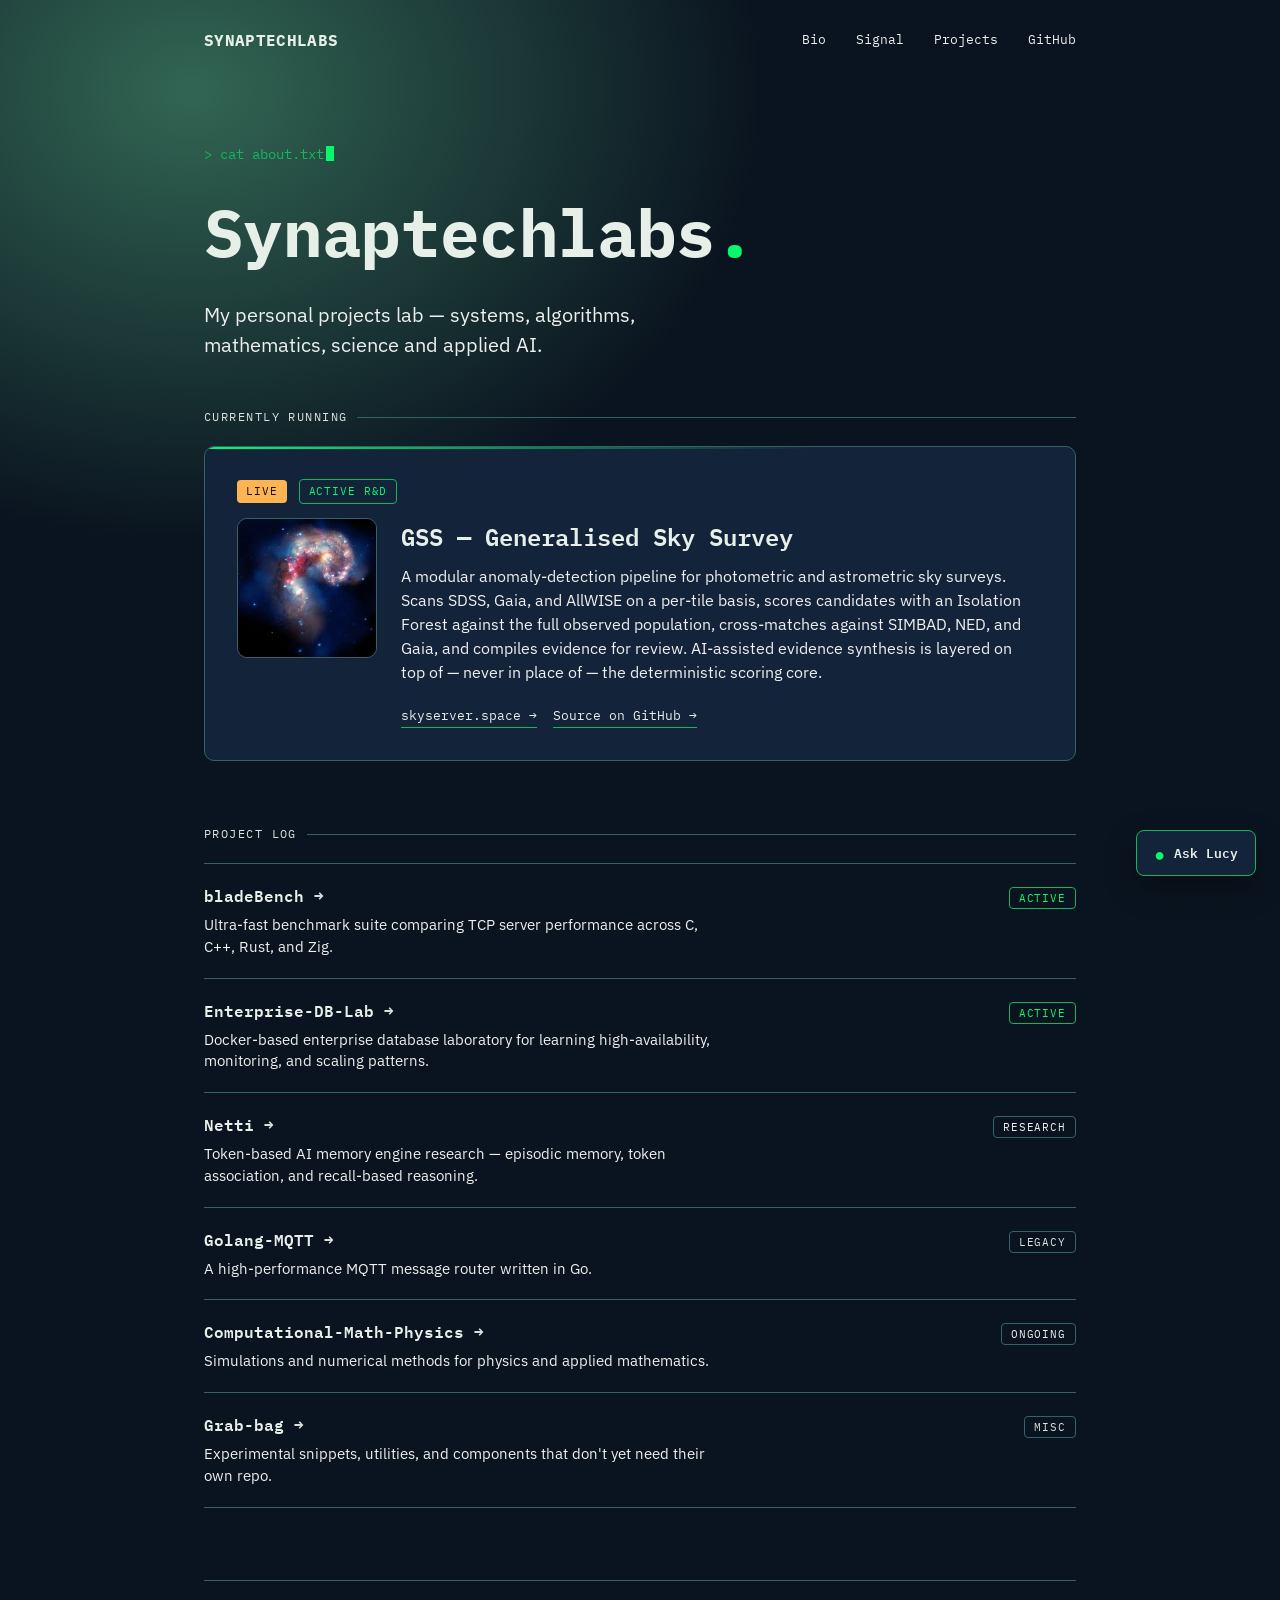
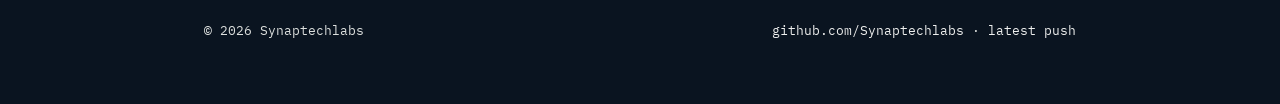
==== index.html @ 9e096539 "Add streaming Lucy responses" ====
<!DOCTYPE html>
<html lang="en">
<head>
<meta charset="UTF-8">
<meta name="viewport" content="width=device-width, initial-scale=1.0">
<title>Synaptechlabs — High Performance Engineering</title>
<meta name="description" content="Synaptechlabs: systems, algorithms, and applied AI research. Building cognition from tokens, bytes, and bold ideas.">
<link rel="canonical" href="https://synaptechlabs.ai/">
<meta property="og:type" content="website">
<meta property="og:title" content="Synaptechlabs — High Performance Engineering">
<meta property="og:description" content="Systems, algorithms, mathematics, science, and applied AI projects.">
<meta property="og:url" content="https://synaptechlabs.ai/">
<meta name="twitter:card" content="summary">
<link rel="preconnect" href="https://fonts.googleapis.com">
<link rel="preconnect" href="https://fonts.gstatic.com" crossorigin>
<link href="https://fonts.googleapis.com/css2?family=IBM+Plex+Mono:wght@400;500;600;700&family=IBM+Plex+Sans:wght@400;500;600&display=swap" rel="stylesheet">
<link rel="stylesheet" href="css/style.css?v=4">
<script src="https://challenges.cloudflare.com/turnstile/v0/api.js?render=explicit" async defer></script>
</head>
<body>

<header class="site">
  <a class="mark" href="index.html">SYNAPTECHLABS</a>
  <nav>
    <a href="bio.html">Bio</a>
    <a href="#flagship">Signal</a>
    <a href="#projects">Projects</a>
    <a href="https://github.com/Synaptechlabs">GitHub</a>
  </nav>
</header>

<div class="wrap">

  <section class="hero">
    <p class="prompt-line">&gt; cat about.txt<span class="cursor"></span></p>
    <h1 class="wordmark">Synaptechlabs<span class="dot">.</span></h1>
    <p class="tagline">My personal projects lab — systems, algorithms, mathematics, science and applied AI.</p>
  </section>

  <section id="flagship">
    <h2 class="section-label">Currently running</h2>
    <div class="flagship">
      <div class="flagship-top">
        <span class="status-badge status-live">Live</span>
        <span class="status-badge status-active">Active R&amp;D</span>
      </div>
      <div class="flagship-body">
        <img class="flagship-photo" src="images/gs.jpeg" alt="GSS — Generalised Sky Survey">
        <div>
          <h3>GSS — Generalised Sky Survey</h3>
          <p class="desc">A modular anomaly-detection pipeline for photometric and astrometric sky surveys. Scans SDSS, Gaia, and AllWISE on a per-tile basis, scores candidates with an Isolation Forest against the full observed population, cross-matches against SIMBAD, NED, and Gaia, and compiles evidence for review. AI-assisted evidence synthesis is layered on top of — never in place of — the deterministic scoring core.</p>
          <div class="links">
            <a href="https://skyserver.space">skyserver.space →</a>
            <a href="https://github.com/Synaptechlabs/Generalised-Sky-Survey">Source on GitHub →</a>
          </div>
        </div>
      </div>
    </div>
  </section>

  <section id="projects" class="projects">
    <h2 class="section-label">Project log</h2>

    <a class="project-row" href="https://github.com/Synaptechlabs/bladeBench">
      <span class="name-line">bladeBench <span class="arrow">→</span></span>
      <span class="desc">Ultra-fast benchmark suite comparing TCP server performance across C, C++, Rust, and Zig.</span>
      <span class="badge-col"><span class="status-badge status-active">Active</span></span>
    </a>

    <a class="project-row" href="https://github.com/Synaptechlabs/Enterprise-DB-Lab">
      <span class="name-line">Enterprise-DB-Lab <span class="arrow">→</span></span>
      <span class="desc">Docker-based enterprise database laboratory for learning high-availability, monitoring, and scaling patterns.</span>
      <span class="badge-col"><span class="status-badge status-active">Active</span></span>
    </a>

    <a class="project-row" href="https://github.com/Synaptechlabs/Netti">
      <span class="name-line">Netti <span class="arrow">→</span></span>
      <span class="desc">Token-based AI memory engine research — episodic memory, token association, and recall-based reasoning.</span>
      <span class="badge-col"><span class="status-badge status-experimental">Research</span></span>
    </a>

    <a class="project-row" href="https://github.com/Synaptechlabs/Golang-MQTT">
      <span class="name-line">Golang-MQTT <span class="arrow">→</span></span>
      <span class="desc">A high-performance MQTT message router written in Go.</span>
      <span class="badge-col"><span class="status-badge status-archived">Legacy</span></span>
    </a>

    <a class="project-row" href="https://github.com/Synaptechlabs/Computational-Math-Physics">
      <span class="name-line">Computational-Math-Physics <span class="arrow">→</span></span>
      <span class="desc">Simulations and numerical methods for physics and applied mathematics.</span>
      <span class="badge-col"><span class="status-badge status-experimental">Ongoing</span></span>
    </a>

    <a class="project-row" href="https://github.com/Synaptechlabs/Grab-bag">
      <span class="name-line">Grab-bag <span class="arrow">→</span></span>
      <span class="desc">Experimental snippets, utilities, and components that don't yet need their own repo.</span>
      <span class="badge-col"><span class="status-badge status-archived">Misc</span></span>
    </a>
  </section>

  <footer>
    <span>© <span id="year"></span> Synaptechlabs</span>
    <span><a href="https://github.com/Synaptechlabs">github.com/Synaptechlabs</a> · <a class="site-version" href="https://github.com/Synaptechlabs/Synaptechlabs.github.io/commits/main">latest push</a></span>
  </footer>

</div>

<script>
  document.getElementById('year').textContent = new Date().getFullYear();
</script>
<script src="js/lucy-chat.js?v=4" defer></script>
<script src="js/site-version.js" defer></script>

</body>
</html>
---- css/style.css ----
:root {
  --bg: #0a1420;
  --bg-raise: #13233a;
  --bg-raise-2: #171c19;
  --text: #e7efe9;
  --text-dim: #eeefee;
  --text-mute: #dde0de;
  --phosphor: #07f86b;
  --phosphor-dim: #13b65c;
  --amber: #ffb454;
  --hairline: #346367;
  --mono: 'IBM Plex Mono', ui-monospace, monospace;
  --sans: 'IBM Plex Sans', system-ui, sans-serif;
}

* { box-sizing: border-box; }

html { scroll-behavior: smooth; }

body {
  margin: 0;
  background: var(--bg);
  color: var(--text);
  font-family: var(--sans);
  line-height: 1.5;
  background-image:
    radial-gradient(ellipse 1900px 1500px at 15% 10%, rgba(124,255,178,0.35), transparent 30%);

  background-attachment: fixed;
}

a { color: inherit; }

::selection { background: var(--phosphor-dim); color: #fff; }

:focus-visible {
  outline: 2px solid var(--phosphor);
  outline-offset: 3px;
}

.wrap {
  max-width: 920px;
  margin: 0 auto;
  padding: 0 24px;
}

/* ---------- Header ---------- */

header.site {
  display: flex;
  align-items: center;
  justify-content: space-between;
  padding: 28px 24px;
  max-width: 920px;
  margin: 0 auto;
  font-family: var(--mono);
  font-size: 13px;
  color: var(--text-dim);
}

header.site .mark {
  color: var(--text);
  letter-spacing: 0.02em;
  text-decoration: none;
  font-size: 16px;
  font-weight: 700;
}

header.site nav a {
  color: var(--text-dim);
  text-decoration: none;
  margin-left: 22px;
  transition: color 0.15s ease;
}
header.site nav a:hover { color: var(--phosphor); }

/* ---------- Hero ---------- */

.hero {
  padding: 64px 0 8px;
}

.prompt-line {
  font-family: var(--mono);
  font-size: 14px;
  color: var(--phosphor-dim);
  margin: 0 0 18px;
}
.prompt-line .cursor {
  display: inline-block;
  width: 8px;
  height: 15px;
  background: var(--phosphor);
  margin-left: 2px;
  vertical-align: -2px;
  animation: blink 1.1s steps(1) infinite;
}
@keyframes blink { 50% { opacity: 0; } }

h1.wordmark {
  font-family: var(--mono);
  font-weight: 700;
  font-size: clamp(38px, 7vw, 66px);
  letter-spacing: -0.01em;
  margin: 0 0 18px;
  color: var(--text);
}
h1.wordmark .dot { color: var(--phosphor); }

.tagline {
  font-size: clamp(17px, 2.4vw, 20px);
  color: var(--text-dim);
  max-width: 46ch;
  margin: 0 0 40px;
  font-weight: 400;
}

.bio-intro {
  display: flex;
  align-items: center;
  gap: 24px;
  margin: 0 0 40px;
}
.bio-intro .tagline { margin: 0; }

.bio-photo {
  width: 96px;
  max-width: 96px;
  height: 96px;
  border-radius: 12px;
  object-fit: cover;
  border: 1px solid var(--hairline);
  flex-shrink: 0;
}

@media (prefers-reduced-motion: reduce) {
  .prompt-line .cursor { animation: none; }
}

/* ---------- Section labels ---------- */

.section-label {
  font-family: var(--mono);
  font-size: 12px;
  letter-spacing: 0.12em;
  text-transform: uppercase;
  color: var(--text-mute);
  margin: 0 0 20px;
  display: flex;
  align-items: center;
  gap: 10px;
  font-weight: 400;
}
.section-label::after {
  content: '';
  flex: 1;
  height: 1px;
  background: var(--hairline);
}

/* ---------- Flagship ---------- */

.flagship {
  background: var(--bg-raise);
  border: 1px solid var(--hairline);
  border-radius: 10px;
  padding: 32px;
  margin-bottom: 64px;
  position: relative;
  overflow: hidden;
}
.flagship::before {
  content: '';
  position: absolute;
  top: 0; left: 0; right: 0;
  height: 2px;
  background: linear-gradient(90deg, var(--phosphor), transparent 70%);
}

.flagship-top {
  display: flex;
  align-items: center;
  gap: 12px;
  margin-bottom: 14px;
  flex-wrap: wrap;
}

.status-badge {
  font-family: var(--mono);
  font-size: 11px;
  letter-spacing: 0.08em;
  padding: 3px 9px;
  border-radius: 4px;
  text-transform: uppercase;
}
.status-live {
  color: #0b0e0c;
  background: var(--amber);
}
.status-active { color: var(--phosphor); border: 1px solid var(--phosphor-dim); }
.status-experimental { color: var(--text-dim); border: 1px solid var(--hairline); }
.status-archived { color: var(--text-mute); border: 1px solid var(--hairline); }

.flagship-body {
  display: flex;
  gap: 24px;
  align-items: flex-start;
}

.flagship-photo {
  width: 140px;
  max-width: 140px;
  height: 140px;
  border-radius: 10px;
  object-fit: cover;
  border: 1px solid var(--hairline);
  flex-shrink: 0;
}

.flagship h3 {
  font-family: var(--mono);
  font-size: 24px;
  margin: 0 0 10px;
  font-weight: 600;
}

.flagship p.desc {
  color: var(--text-dim);
  max-width: 62ch;
  margin: 0 0 22px;
}

.flagship .links {
  display: flex;
  gap: 16px;
  flex-wrap: wrap;
  font-family: var(--mono);
  font-size: 13px;
}
.flagship .links a {
  text-decoration: none;
  color: var(--text);
  border-bottom: 1px solid var(--phosphor-dim);
  padding-bottom: 2px;
  transition: border-color 0.15s ease, color 0.15s ease;
}
.flagship .links a:hover { color: var(--phosphor); border-color: var(--phosphor); }

/* ---------- Project list ---------- */

.projects { margin-bottom: 72px; }

.project-row {
  display: grid;
  grid-template-columns: 1fr auto;
  gap: 6px 20px;
  align-items: start;
  padding: 20px 0;
  border-bottom: 1px solid var(--hairline);
  text-decoration: none;
  color: inherit;
}
.section-label + .project-row { border-top: 1px solid var(--hairline); }

.project-row .name-line {
  display: flex;
  align-items: center;
  gap: 10px;
  font-family: var(--mono);
  font-size: 16px;
  font-weight: 600;
  color: var(--text);
}

.project-row .desc {
  grid-column: 1 / 2;
  color: var(--text-dim);
  font-size: 14.5px;
  max-width: 58ch;
}

.project-row .badge-col {
  grid-column: 2;
  grid-row: 1 / 3;
  align-self: start;
  justify-self: end;
}

.project-row .arrow {
  font-family: var(--mono);
  color: var(--text-mute);
  transition: transform 0.15s ease, color 0.15s ease;
  display: inline-block;
}
.project-row:hover .arrow { transform: translateX(3px); color: var(--phosphor); }
.project-row:hover .name-line { color: var(--phosphor); }

/* ---------- Footer ---------- */

footer {
  padding: 40px 0 64px;
  font-family: var(--mono);
  font-size: 13px;
  color: var(--text-mute);
  border-top: 1px solid var(--hairline);
  display: flex;
  justify-content: space-between;
  flex-wrap: wrap;
  gap: 12px;
}
footer a { color: var(--text-dim); text-decoration: none; }
footer a:hover { color: var(--phosphor); }

/* ---------- Lucy chat ---------- */

.lucy-chat {
  position: fixed;
  right: 24px;
  bottom: 24px;
  z-index: 10;
  font-family: var(--sans);
}

.lucy-chat__toggle {
  display: flex;
  align-items: center;
  gap: 9px;
  min-height: 46px;
  padding: 0 17px;
  border: 1px solid var(--phosphor-dim);
  border-radius: 8px;
  background: var(--bg-raise);
  color: var(--text);
  box-shadow: 0 12px 30px rgba(0, 0, 0, 0.35);
  cursor: pointer;
  font: 600 13px var(--mono);
}

.lucy-chat__toggle:hover { color: var(--phosphor); border-color: var(--phosphor); }
.lucy-chat__toggle-dot { color: var(--phosphor); font-size: 18px; line-height: 1; }

.lucy-chat__panel {
  position: absolute;
  right: 0;
  bottom: 58px;
  display: flex;
  width: min(360px, calc(100vw - 32px));
  height: min(480px, calc(100vh - 112px));
  flex-direction: column;
  overflow: hidden;
  border: 1px solid var(--hairline);
  border-radius: 10px;
  background: var(--bg-raise);
  box-shadow: 0 18px 50px rgba(0, 0, 0, 0.45);
}

.lucy-chat__panel[hidden] { display: none; }

.lucy-chat__header {
  display: flex;
  align-items: center;
  justify-content: space-between;
  padding: 14px 16px;
  border-bottom: 1px solid var(--hairline);
  font: 600 14px var(--mono);
}

.lucy-chat__status { color: var(--phosphor); }
.lucy-chat__close { border: 0; background: transparent; color: var(--text-dim); cursor: pointer; font-size: 22px; line-height: 1; }
.lucy-chat__close:hover { color: var(--phosphor); }

.lucy-chat__transmission {
  position: relative;
  height: 150px;
  flex: 0 0 150px;
  overflow: hidden;
  border-bottom: 1px solid var(--hairline);
  background: #071019;
  animation: lucy-transmission-pulse 4.4s ease-in-out infinite;
}

.lucy-chat__portrait {
  position: absolute;
  inset: 0;
  background-image: url('../images/lucy-transmission-sprite.jpg');
  background-repeat: no-repeat;
  background-position: 0% 31%;
  background-size: 400% auto;
  filter: saturate(0.72) contrast(1.08) brightness(0.86);
  animation: lucy-camera-drift 8s ease-in-out infinite alternate;
}

.lucy-chat__transmission[data-state='anticipating'] .lucy-chat__portrait--primary { background-position: 33.333% 31%; }
.lucy-chat__transmission[data-state='thinking'] .lucy-chat__portrait--primary { background-position: 66.667% 31%; }
.lucy-chat__transmission[data-state='responding'] .lucy-chat__portrait--primary { background-position: 100% 31%; }

.lucy-chat__portrait--transition {
  z-index: 1;
  opacity: 0;
  background-image: url('../images/lucy-transmission-transitions.jpg');
  transition: opacity 130ms ease;
}

.lucy-chat__portrait--transition[data-frame='idle-anticipating'] { background-position: 0% 31%; }
.lucy-chat__portrait--transition[data-frame='anticipating-thinking'] { background-position: 33.333% 31%; }
.lucy-chat__portrait--transition[data-frame='thinking-responding'] { background-position: 66.667% 31%; }
.lucy-chat__portrait--transition[data-frame='responding-idle'] { background-position: 100% 31%; }
.lucy-chat__portrait--transition.lucy-chat__portrait--visible { opacity: 1; }

.lucy-chat__transmission::before {
  content: '';
  position: absolute;
  z-index: 1;
  inset: 0;
  pointer-events: none;
  background:
    repeating-linear-gradient(0deg, rgba(4, 20, 27, 0.12) 0, rgba(4, 20, 27, 0.12) 1px, transparent 1px, transparent 3px),
    linear-gradient(90deg, rgba(7, 248, 107, 0.08), transparent 40%, rgba(0, 117, 255, 0.06));
  mix-blend-mode: screen;
  animation:
    lucy-signal-flicker 2.7s steps(1) infinite,
    lucy-analogue-roll 1.8s linear infinite;
}

.lucy-chat__transmission::after {
  content: '';
  position: absolute;
  z-index: 2;
  top: -35%;
  right: 0;
  left: 0;
  height: 25%;
  pointer-events: none;
  background: linear-gradient(transparent, rgba(7, 248, 107, 0.11), transparent);
  animation: lucy-scan 5s linear infinite;
}

.lucy-chat__transmission--glitching .lucy-chat__portrait {
  animation: lucy-signal-glitch 110ms steps(2) infinite;
}

.lucy-chat__transmission--glitching::before {
  background:
    repeating-linear-gradient(0deg, rgba(7, 248, 107, 0.24) 0 2px, transparent 2px 7px),
    linear-gradient(90deg, rgba(0, 170, 255, 0.2), transparent 38%, rgba(7, 248, 107, 0.18));
}

.lucy-chat__signal {
  position: absolute;
  z-index: 3;
  bottom: 8px;
  left: 10px;
  padding: 2px 5px;
  background: rgba(4, 13, 20, 0.72);
  color: var(--phosphor);
  font: 500 9px var(--mono);
  letter-spacing: 0.08em;
}

@keyframes lucy-scan {
  to { transform: translateY(700%); }
}

@keyframes lucy-camera-drift {
  0% { transform: scale(1.015) translate3d(-1px, 0, 0); }
  22% { transform: scale(1.025) translate3d(1px, -1px, 0); }
  47% { transform: scale(1.035) translate3d(2px, -2px, 0); }
  73% { transform: scale(1.028) translate3d(0, 1px, 0); }
  100% { transform: scale(1.02) translate3d(-2px, 1px, 0); }
}

@keyframes lucy-transmission-pulse {
  0%, 100% { filter: brightness(0.97); }
  38% { filter: brightness(1.025); }
  62% { filter: brightness(0.985); }
}

@keyframes lucy-analogue-roll {
  from { background-position: 0 0, 0 0; }
  to { background-position: 0 9px, 3px 0; }
}

@keyframes lucy-signal-flicker {
  0%, 17%, 19%, 54%, 57%, 91%, 100% { opacity: 0.72; }
  18%, 55% { opacity: 0.28; }
  56%, 92% { opacity: 0.95; }
}

@keyframes lucy-signal-glitch {
  0% { opacity: 0.32; transform: translateX(-7px) scaleX(1.045); filter: contrast(1.7) hue-rotate(18deg); }
  40% { opacity: 0.78; transform: translateX(5px) scaleX(0.97); filter: brightness(1.25) saturate(1.4); }
  100% { opacity: 0.48; transform: translateX(-2px) scaleX(1.02); filter: contrast(1.4) hue-rotate(-12deg); }
}

.lucy-chat__messages {
  display: flex;
  flex: 1;
  flex-direction: column;
  gap: 10px;
  overflow-y: auto;
  padding: 16px;
}

.lucy-chat__message {
  max-width: 88%;
  margin: 0;
  padding: 9px 11px;
  border: 1px solid var(--hairline);
  border-radius: 7px;
  color: var(--text-dim);
  font-size: 14px;
  white-space: pre-wrap;
}

.lucy-chat__message--user { align-self: flex-end; border-color: var(--phosphor-dim); color: var(--text); }
.lucy-chat__message--loading { color: var(--text-mute); font-family: var(--mono); }
.lucy-chat__message--error { color: var(--amber); }

.lucy-chat__form { display: flex; gap: 8px; padding: 12px; border-top: 1px solid var(--hairline); }
.lucy-chat__input {
  min-width: 0;
  flex: 1;
  border: 1px solid var(--hairline);
  border-radius: 6px;
  background: var(--bg);
  color: var(--text);
  padding: 9px 10px;
  font: 14px var(--sans);
}
.lucy-chat__input::placeholder { color: var(--text-mute); }
.lucy-chat__send {
  border: 1px solid var(--phosphor-dim);
  border-radius: 6px;
  background: transparent;
  color: var(--phosphor);
  cursor: pointer;
  padding: 0 12px;
  font: 600 12px var(--mono);
}
.lucy-chat__send:hover:not(:disabled) { border-color: var(--phosphor); }
.lucy-chat__send:disabled, .lucy-chat__input:disabled { cursor: wait; opacity: 0.55; }

@media (max-width: 560px) {
  header.site { flex-direction: column; align-items: flex-start; gap: 10px; }
  header.site nav a { margin-left: 0; margin-right: 18px; }
  .project-row { grid-template-columns: 1fr; }
  .project-row .badge-col { grid-row: auto; justify-self: start; margin-top: 4px; }
  .bio-intro { flex-direction: column; align-items: flex-start; }
  .flagship-body { flex-direction: column; }
  .lucy-chat { right: 16px; bottom: 16px; }
  .lucy-chat__transmission { height: 120px; flex-basis: 120px; }
}

@media (prefers-reduced-motion: reduce) {
  .lucy-chat__transmission,
  .lucy-chat__portrait,
  .lucy-chat__transmission::after,
  .lucy-chat__transmission::before,
  .lucy-chat__transmission--glitching .lucy-chat__portrait {
    animation: none;
  }
}
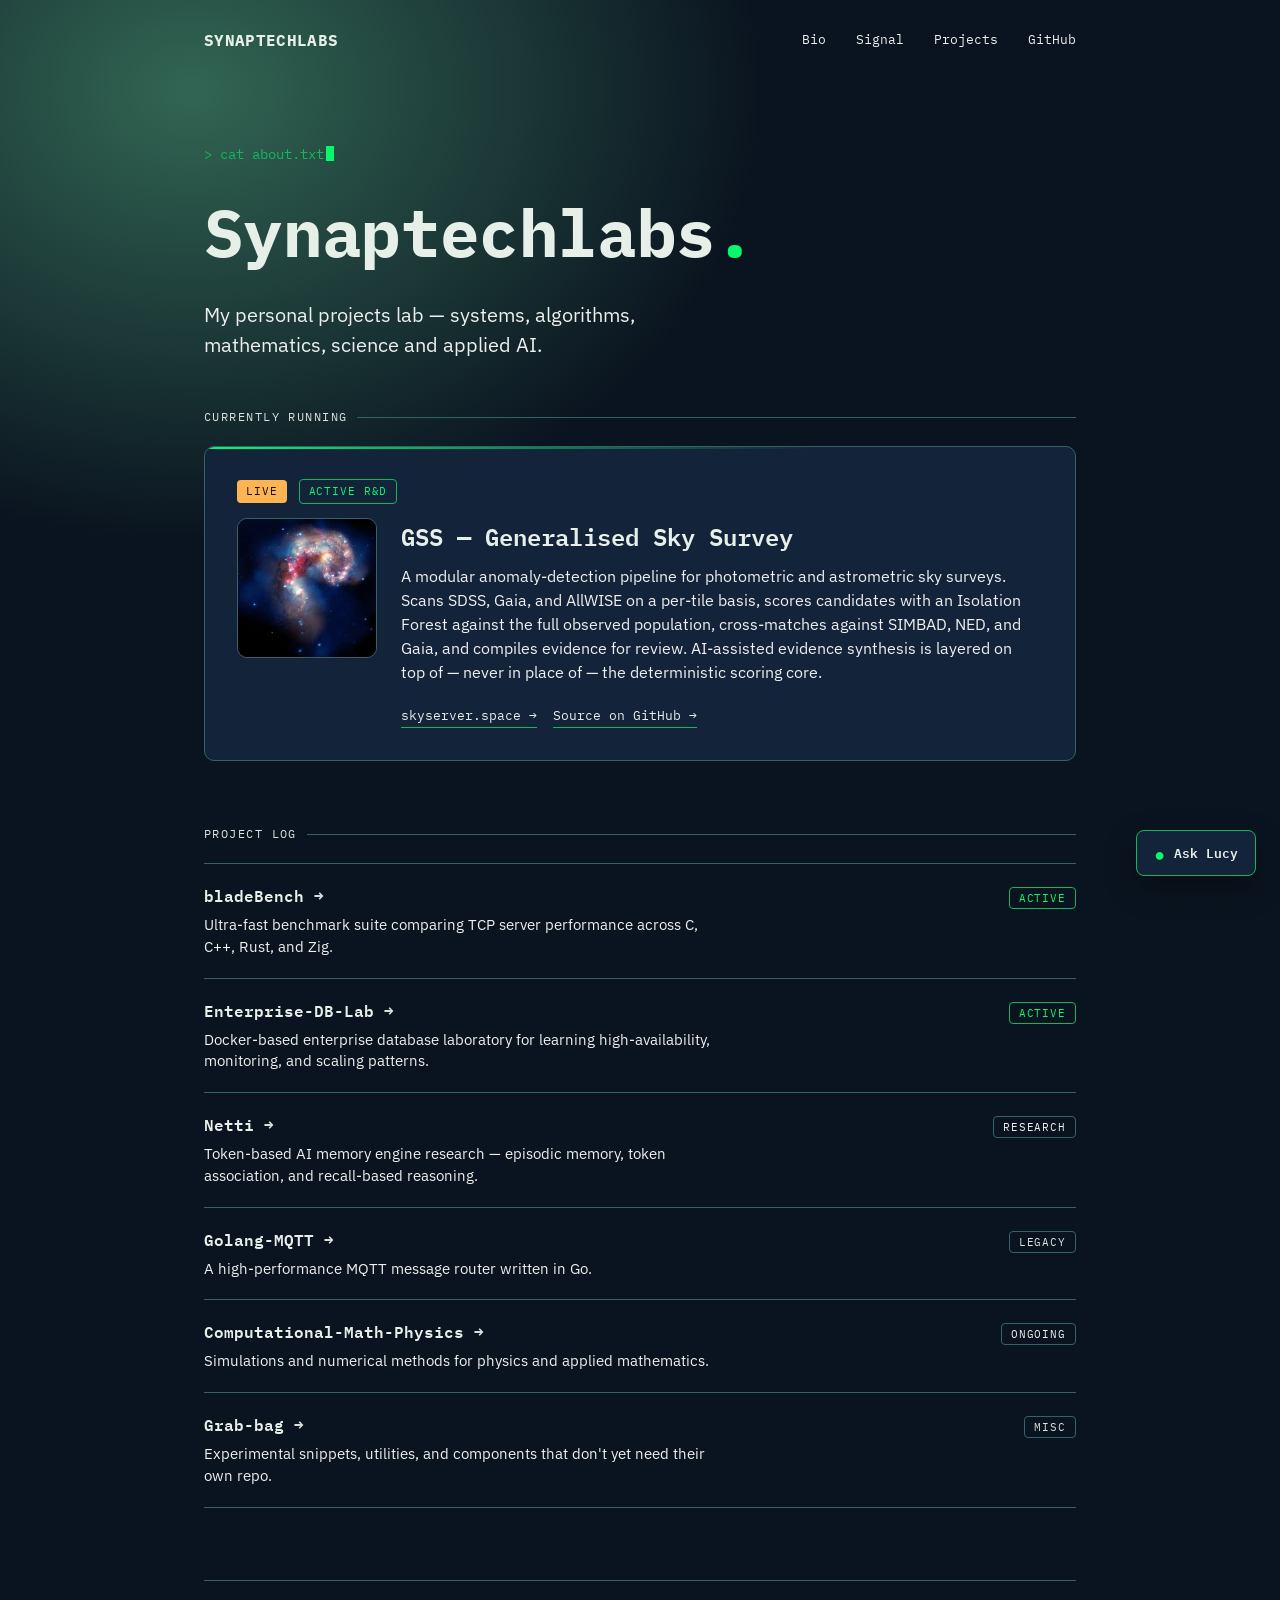
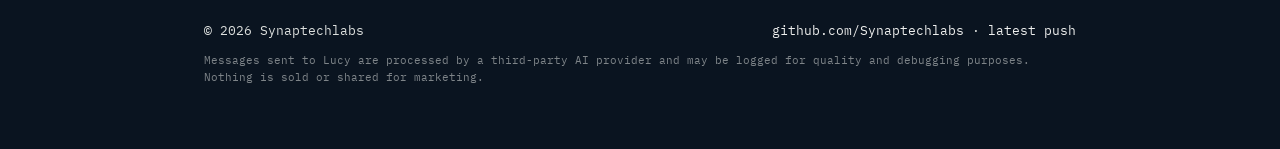
==== commit d887ab38: "Add faint privacy note about Lucy chat data to page footers Co-Authored-By: Claude Sonnet 5 <noreply" ====
--- a/index.html
+++ b/index.html
@@ -3,18 +3,28 @@
 <head>
 <meta charset="UTF-8">
 <meta name="viewport" content="width=device-width, initial-scale=1.0">
-<title>Synaptechlabs — High Performance Engineering</title>
+<title>Synaptechlabs — Scott Douglass</title>
 <meta name="description" content="Synaptechlabs: systems, algorithms, and applied AI research. Building cognition from tokens, bytes, and bold ideas.">
+<link rel="icon" href="images/favicon.ico" sizes="any">
+<link rel="icon" type="image/png" href="images/icon-16.png" sizes="16x16">
+<link rel="icon" type="image/png" href="images/icon-32.png" sizes="32x32">
+<link rel="icon" type="image/png" href="images/icon-48.png" sizes="48x48">
+<link rel="icon" type="image/png" href="images/icon-64.png" sizes="64x64">
+<link rel="icon" type="image/png" href="images/icon-128.png" sizes="128x128">
+<link rel="icon" type="image/png" href="images/icon-192.png" sizes="192x192">
+<link rel="icon" type="image/png" href="images/icon-256.png" sizes="256x256">
+<link rel="icon" type="image/png" href="images/icon-512.png" sizes="512x512">
+<link rel="apple-touch-icon" href="images/icon-180.png">
 <link rel="canonical" href="https://synaptechlabs.ai/">
 <meta property="og:type" content="website">
-<meta property="og:title" content="Synaptechlabs — High Performance Engineering">
+<meta property="og:title" content="Synaptechlabs — Scott Douglass">
 <meta property="og:description" content="Systems, algorithms, mathematics, science, and applied AI projects.">
 <meta property="og:url" content="https://synaptechlabs.ai/">
 <meta name="twitter:card" content="summary">
 <link rel="preconnect" href="https://fonts.googleapis.com">
 <link rel="preconnect" href="https://fonts.gstatic.com" crossorigin>
 <link href="https://fonts.googleapis.com/css2?family=IBM+Plex+Mono:wght@400;500;600;700&family=IBM+Plex+Sans:wght@400;500;600&display=swap" rel="stylesheet">
-<link rel="stylesheet" href="css/style.css?v=4">
+<link rel="stylesheet" href="css/style.css?v=5">
 <script src="https://challenges.cloudflare.com/turnstile/v0/api.js?render=explicit" async defer></script>
 </head>
 <body>
@@ -99,8 +109,11 @@
   </section>
 
   <footer>
-    <span>© <span id="year"></span> Synaptechlabs</span>
-    <span><a href="https://github.com/Synaptechlabs">github.com/Synaptechlabs</a> · <a class="site-version" href="https://github.com/Synaptechlabs/Synaptechlabs.github.io/commits/main">latest push</a></span>
+    <div class="footer-main">
+      <span>© <span id="year"></span> Synaptechlabs</span>
+      <span><a href="https://github.com/Synaptechlabs">github.com/Synaptechlabs</a> · <a class="site-version" href="https://github.com/Synaptechlabs/Synaptechlabs.github.io/commits/main">latest push</a></span>
+    </div>
+    <p class="footer-privacy">Messages sent to Lucy are processed by a third-party AI provider and may be logged for quality and debugging purposes. Nothing is sold or shared for marketing.</p>
   </footer>
 
 </div>
@@ -108,7 +121,7 @@
 <script>
   document.getElementById('year').textContent = new Date().getFullYear();
 </script>
-<script src="js/lucy-chat.js?v=4" defer></script>
+<script src="js/lucy-chat.js?v=6" defer></script>
 <script src="js/site-version.js" defer></script>
 
 </body>
--- a/css/style.css
+++ b/css/style.css
@@ -304,12 +304,13 @@
   color: var(--text-mute);
   border-top: 1px solid var(--hairline);
   display: flex;
-  justify-content: space-between;
-  flex-wrap: wrap;
+  flex-direction: column;
   gap: 12px;
 }
+.footer-main { display: flex; justify-content: space-between; flex-wrap: wrap; gap: 12px; }
 footer a { color: var(--text-dim); text-decoration: none; }
 footer a:hover { color: var(--phosphor); }
+.footer-privacy { margin: 0; font-size: 11px; color: var(--text-mute); opacity: 0.55; }
 
 /* ---------- Lucy chat ---------- */
 
@@ -346,6 +347,7 @@
   display: flex;
   width: min(360px, calc(100vw - 32px));
   height: min(480px, calc(100vh - 112px));
+  height: min(480px, calc(100dvh - 112px));
   flex-direction: column;
   overflow: hidden;
   border: 1px solid var(--hairline);
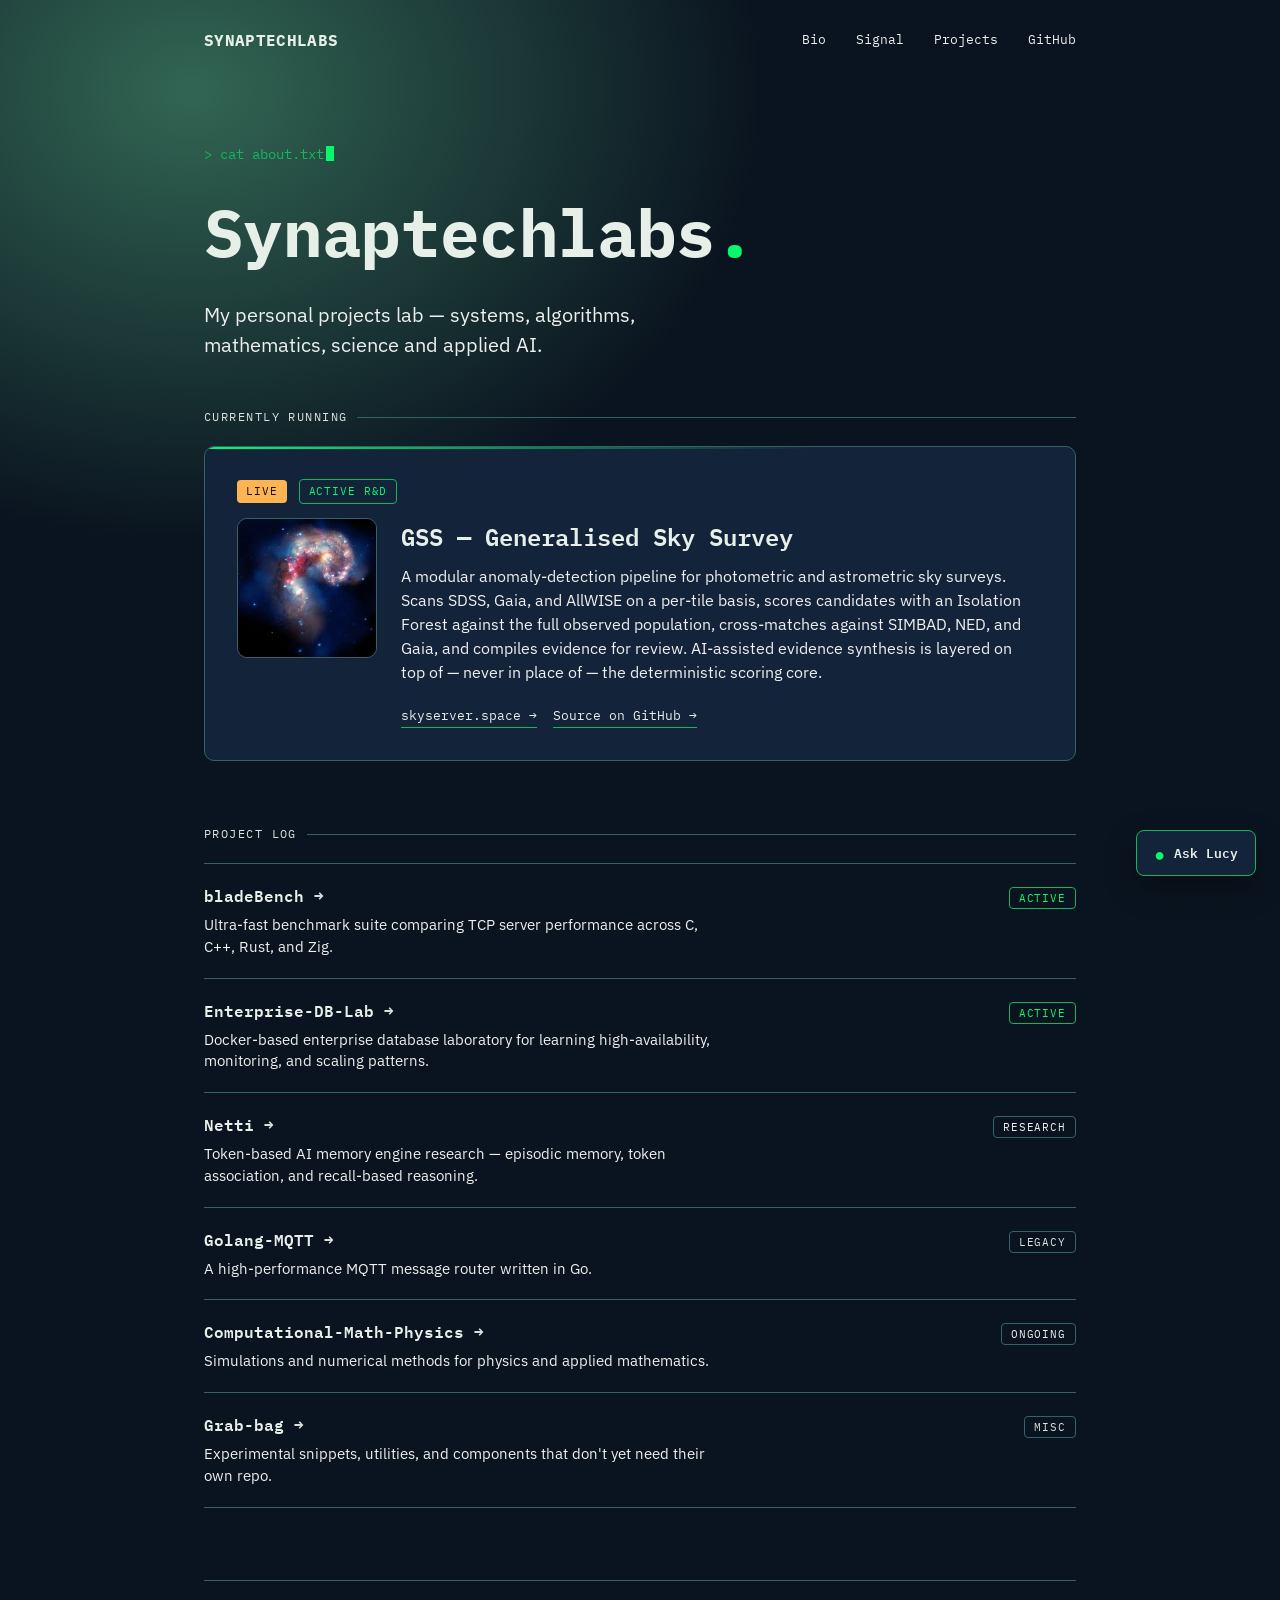
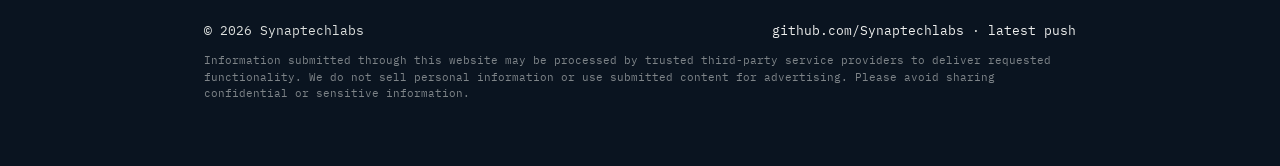
==== commit f83cd3da: "Update footer privacy note wording Co-Authored-By: Claude Sonnet 5 <noreply@anthropic.com>" ====
--- a/index.html
+++ b/index.html
@@ -113,7 +113,7 @@
       <span>© <span id="year"></span> Synaptechlabs</span>
       <span><a href="https://github.com/Synaptechlabs">github.com/Synaptechlabs</a> · <a class="site-version" href="https://github.com/Synaptechlabs/Synaptechlabs.github.io/commits/main">latest push</a></span>
     </div>
-    <p class="footer-privacy">Messages sent to Lucy are processed by a third-party AI provider and may be logged for quality and debugging purposes. Nothing is sold or shared for marketing.</p>
+    <p class="footer-privacy">Information submitted through this website may be processed by trusted third-party service providers to deliver requested functionality. We do not sell personal information or use submitted content for advertising. Please avoid sharing confidential or sensitive information.</p>
   </footer>
 
 </div>
